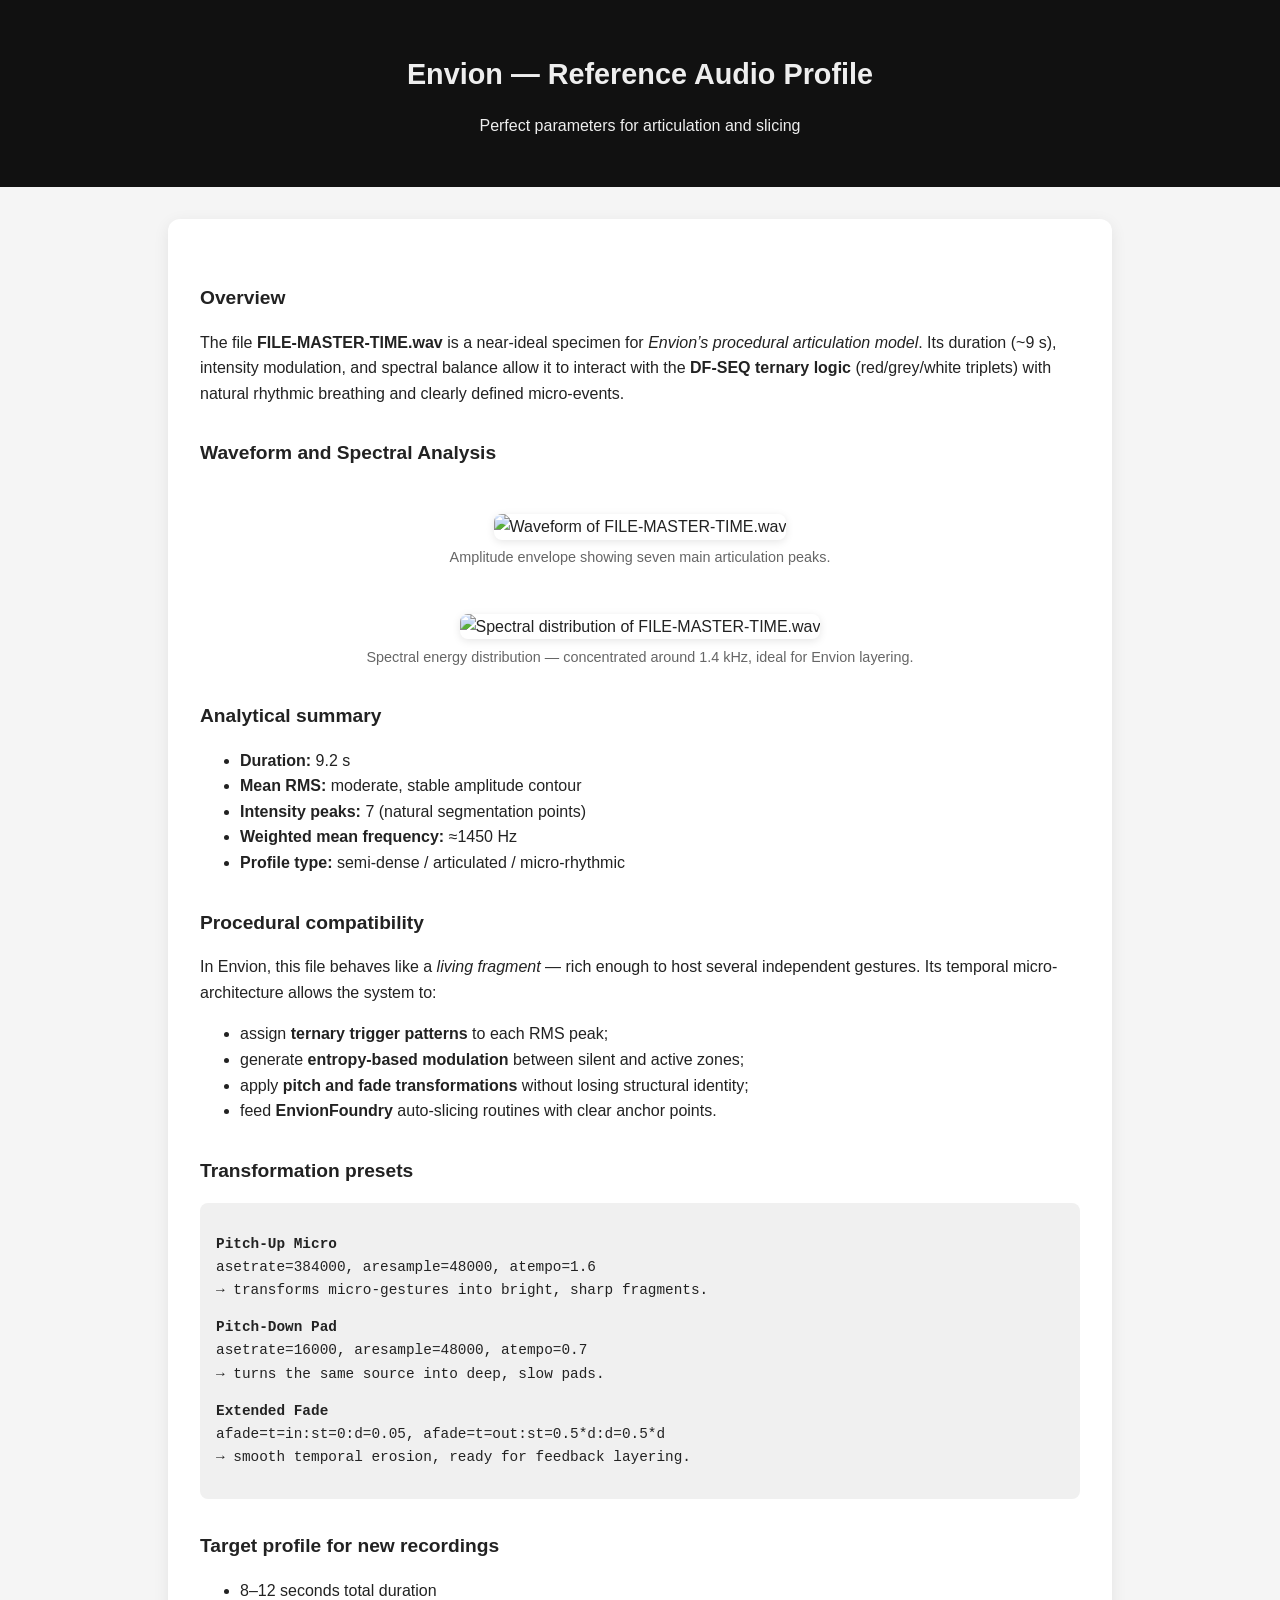
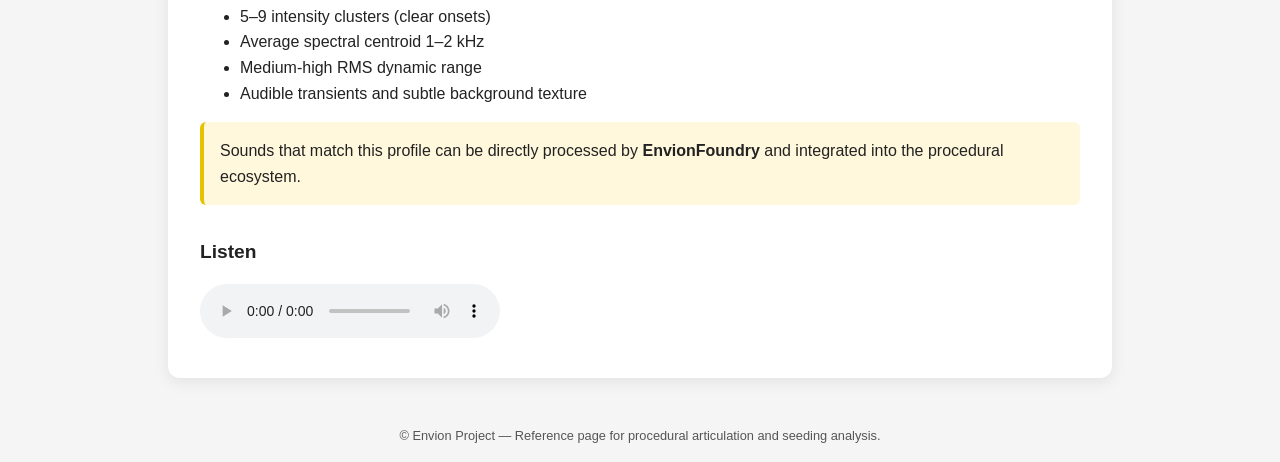
==== Reference _Audio_Profile.html @ 5046e687 "Envion autosync: 2025-11-02 17:12:28 CET (imacemi.local)" ====
<!DOCTYPE html>
<html lang="en">
<head>
<meta charset="UTF-8">
<meta name="viewport" content="width=device-width, initial-scale=1.0">
<title>Envion — Reference Audio Profile</title>
<style>
  body {
    font-family: "Inter", Arial, sans-serif;
    background: #f5f5f5;
    color: #222;
    line-height: 1.6;
    margin: 0;
  }
  header {
    background: #111;
    color: #eee;
    padding: 2rem;
    text-align: center;
  }
  main {
    max-width: 880px;
    margin: 2rem auto;
    background: #fff;
    padding: 2rem;
    border-radius: 12px;
    box-shadow: 0 4px 16px rgba(0,0,0,0.08);
  }
  h1, h2 {
    font-weight: 600;
  }
  h1 { font-size: 1.8rem; margin-bottom: 0.5rem; }
  h2 { margin-top: 2rem; font-size: 1.2rem; }
  img {
    width: 100%;
    border-radius: 8px;
    margin-top: 0.8rem;
    box-shadow: 0 2px 8px rgba(0,0,0,0.1);
  }
  figure {
    margin: 2rem 0;
    text-align: center;
  }
  figcaption {
    font-size: 0.9rem;
    color: #666;
    margin-top: 0.4rem;
  }
  .param {
    background: #f0f0f0;
    padding: 1rem;
    border-radius: 8px;
    margin-top: 1rem;
    font-family: monospace;
    font-size: 0.9rem;
  }
  .note {
    background: #fff8dc;
    border-left: 4px solid #e6c200;
    padding: 1rem;
    border-radius: 6px;
    margin-top: 1rem;
  }
  footer {
    text-align: center;
    padding: 1rem;
    font-size: 0.8rem;
    color: #555;
  }
</style>
</head>
<body>
<header>
  <h1>Envion — Reference Audio Profile</h1>
  <p>Perfect parameters for articulation and slicing</p>
</header>

<main>
  <section>
    <h2>Overview</h2>
    <p>
      The file <strong>FILE-MASTER-TIME.wav</strong> is a near-ideal specimen for
      <em>Envion’s procedural articulation model</em>. Its duration (~9 s),
      intensity modulation, and spectral balance allow it to interact with the
      <strong>DF-SEQ ternary logic</strong> (red/grey/white triplets)
      with natural rhythmic breathing and clearly defined micro-events.
    </p>
  </section>

  <section>
    <h2>Waveform and Spectral Analysis</h2>

    <figure>
      <img src="waveform.png" alt="Waveform of FILE-MASTER-TIME.wav">
      <figcaption>Amplitude envelope showing seven main articulation peaks.</figcaption>
    </figure>

    <figure>
      <img src="spectrum.png" alt="Spectral distribution of FILE-MASTER-TIME.wav">
      <figcaption>Spectral energy distribution — concentrated around 1.4 kHz, ideal for Envion layering.</figcaption>
    </figure>
  </section>

  <section>
    <h2>Analytical summary</h2>
    <ul>
      <li><strong>Duration:</strong> 9.2 s</li>
      <li><strong>Mean RMS:</strong> moderate, stable amplitude contour</li>
      <li><strong>Intensity peaks:</strong> 7 (natural segmentation points)</li>
      <li><strong>Weighted mean frequency:</strong> ≈1450 Hz</li>
      <li><strong>Profile type:</strong> semi-dense / articulated / micro-rhythmic</li>
    </ul>
  </section>

  <section>
    <h2>Procedural compatibility</h2>
    <p>
      In Envion, this file behaves like a <em>living fragment</em> — rich enough to host
      several independent gestures. Its temporal micro-architecture allows the system to:
    </p>
    <ul>
      <li>assign <strong>ternary trigger patterns</strong> to each RMS peak;</li>
      <li>generate <strong>entropy-based modulation</strong> between silent and active zones;</li>
      <li>apply <strong>pitch and fade transformations</strong> without losing structural identity;</li>
      <li>feed <strong>EnvionFoundry</strong> auto-slicing routines with clear anchor points.</li>
    </ul>
  </section>

  <section>
    <h2>Transformation presets</h2>
    <div class="param">
      <p><strong>Pitch-Up Micro</strong><br>
      <code>asetrate=384000, aresample=48000, atempo=1.6</code><br>
      → transforms micro-gestures into bright, sharp fragments.</p>

      <p><strong>Pitch-Down Pad</strong><br>
      <code>asetrate=16000, aresample=48000, atempo=0.7</code><br>
      → turns the same source into deep, slow pads.</p>

      <p><strong>Extended Fade</strong><br>
      <code>afade=t=in:st=0:d=0.05, afade=t=out:st=0.5*d:d=0.5*d</code><br>
      → smooth temporal erosion, ready for feedback layering.</p>
    </div>
  </section>

  <section>
    <h2>Target profile for new recordings</h2>
    <ul>
      <li>8–12 seconds total duration</li>
      <li>5–9 intensity clusters (clear onsets)</li>
      <li>Average spectral centroid 1–2 kHz</li>
      <li>Medium-high RMS dynamic range</li>
      <li>Audible transients and subtle background texture</li>
    </ul>
    <div class="note">
      Sounds that match this profile can be directly processed by
      <strong>EnvionFoundry</strong> and integrated into the procedural ecosystem.
    </div>
  </section>

  <section>
    <h2>Listen</h2>
    <audio controls>
      <source src="FILE-MASTER-TIME.wav" type="audio/wav">
      Your browser does not support audio playback.
    </audio>
  </section>
</main>

<footer>
  © Envion Project — Reference page for procedural articulation and seeding analysis.
</footer>
</body>
</html>
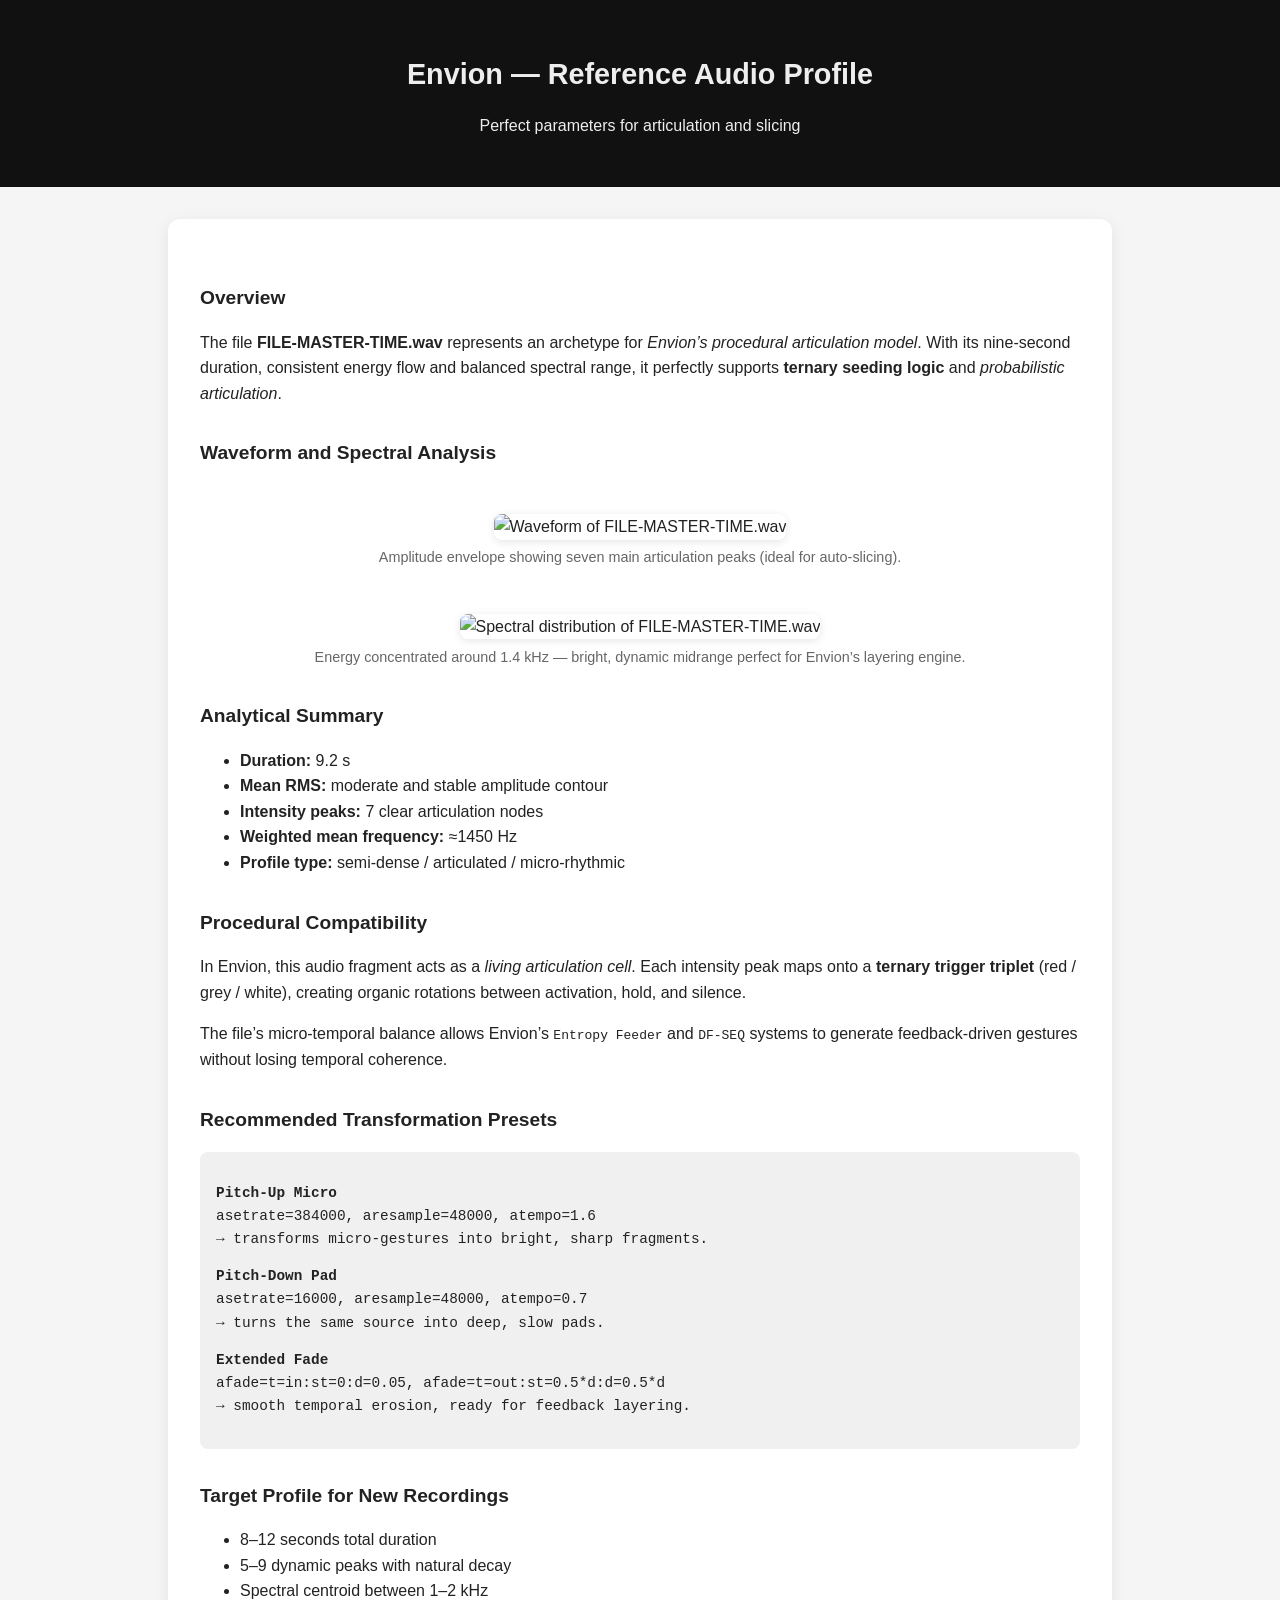
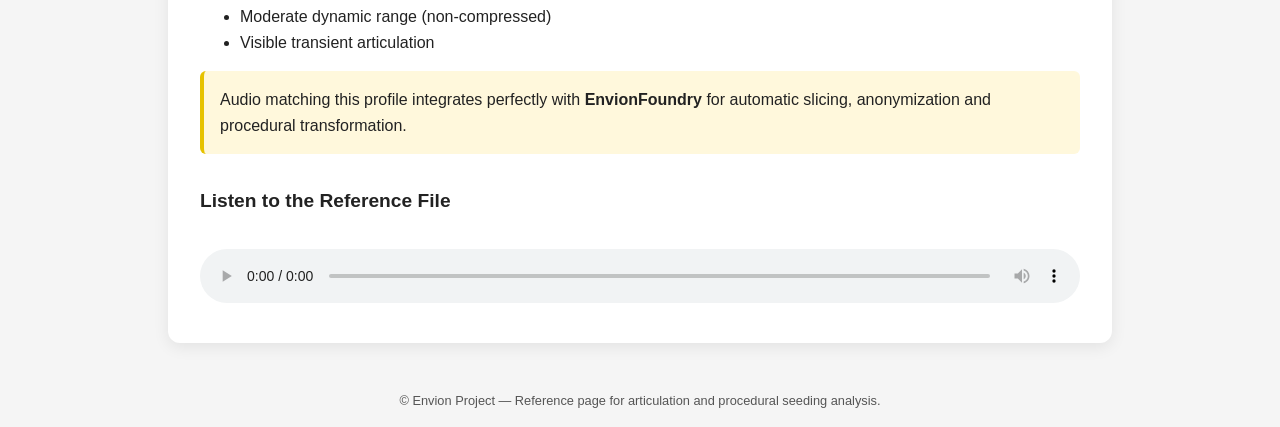
==== commit 857905fd: "Envion autosync: 2025-11-02 17:17:52 CET (imacemi.local)" ====
--- a/Reference _Audio_Profile.html
+++ b/Reference _Audio_Profile.html
@@ -61,6 +61,11 @@
     border-radius: 6px;
     margin-top: 1rem;
   }
+  audio {
+    width: 100%;
+    margin-top: 1rem;
+    outline: none;
+  }
   footer {
     text-align: center;
     padding: 1rem;
@@ -79,11 +84,10 @@
   <section>
     <h2>Overview</h2>
     <p>
-      The file <strong>FILE-MASTER-TIME.wav</strong> is a near-ideal specimen for
-      <em>Envion’s procedural articulation model</em>. Its duration (~9 s),
-      intensity modulation, and spectral balance allow it to interact with the
-      <strong>DF-SEQ ternary logic</strong> (red/grey/white triplets)
-      with natural rhythmic breathing and clearly defined micro-events.
+      The file <strong>FILE-MASTER-TIME.wav</strong> represents an archetype for
+      <em>Envion’s procedural articulation model</em>. With its nine-second duration,
+      consistent energy flow and balanced spectral range, it perfectly supports
+      <strong>ternary seeding logic</strong> and <em>probabilistic articulation</em>.
     </p>
   </section>
 
@@ -91,43 +95,45 @@
     <h2>Waveform and Spectral Analysis</h2>
 
     <figure>
-      <img src="waveform.png" alt="Waveform of FILE-MASTER-TIME.wav">
-      <figcaption>Amplitude envelope showing seven main articulation peaks.</figcaption>
+      <img src="https://raw.githubusercontent.com/aveniridm/envion/refs/heads/main/media/envion_waveform_ref.png" 
+           alt="Waveform of FILE-MASTER-TIME.wav">
+      <figcaption>Amplitude envelope showing seven main articulation peaks (ideal for auto-slicing).</figcaption>
     </figure>
 
     <figure>
-      <img src="spectrum.png" alt="Spectral distribution of FILE-MASTER-TIME.wav">
-      <figcaption>Spectral energy distribution — concentrated around 1.4 kHz, ideal for Envion layering.</figcaption>
+      <img src="https://raw.githubusercontent.com/aveniridm/envion/refs/heads/main/media/envion_spectrum_ref.png" 
+           alt="Spectral distribution of FILE-MASTER-TIME.wav">
+      <figcaption>Energy concentrated around 1.4 kHz — bright, dynamic midrange perfect for Envion’s layering engine.</figcaption>
     </figure>
   </section>
 
   <section>
-    <h2>Analytical summary</h2>
+    <h2>Analytical Summary</h2>
     <ul>
       <li><strong>Duration:</strong> 9.2 s</li>
-      <li><strong>Mean RMS:</strong> moderate, stable amplitude contour</li>
-      <li><strong>Intensity peaks:</strong> 7 (natural segmentation points)</li>
+      <li><strong>Mean RMS:</strong> moderate and stable amplitude contour</li>
+      <li><strong>Intensity peaks:</strong> 7 clear articulation nodes</li>
       <li><strong>Weighted mean frequency:</strong> ≈1450 Hz</li>
       <li><strong>Profile type:</strong> semi-dense / articulated / micro-rhythmic</li>
     </ul>
   </section>
 
   <section>
-    <h2>Procedural compatibility</h2>
+    <h2>Procedural Compatibility</h2>
     <p>
-      In Envion, this file behaves like a <em>living fragment</em> — rich enough to host
-      several independent gestures. Its temporal micro-architecture allows the system to:
+      In Envion, this audio fragment acts as a <em>living articulation cell</em>.
+      Each intensity peak maps onto a <strong>ternary trigger triplet</strong> (red / grey / white),
+      creating organic rotations between activation, hold, and silence.
     </p>
-    <ul>
-      <li>assign <strong>ternary trigger patterns</strong> to each RMS peak;</li>
-      <li>generate <strong>entropy-based modulation</strong> between silent and active zones;</li>
-      <li>apply <strong>pitch and fade transformations</strong> without losing structural identity;</li>
-      <li>feed <strong>EnvionFoundry</strong> auto-slicing routines with clear anchor points.</li>
-    </ul>
+    <p>
+      The file’s micro-temporal balance allows Envion’s <code>Entropy Feeder</code>
+      and <code>DF-SEQ</code> systems to generate feedback-driven gestures
+      without losing temporal coherence.
+    </p>
   </section>
 
   <section>
-    <h2>Transformation presets</h2>
+    <h2>Recommended Transformation Presets</h2>
     <div class="param">
       <p><strong>Pitch-Up Micro</strong><br>
       <code>asetrate=384000, aresample=48000, atempo=1.6</code><br>
@@ -144,31 +150,32 @@
   </section>
 
   <section>
-    <h2>Target profile for new recordings</h2>
+    <h2>Target Profile for New Recordings</h2>
     <ul>
       <li>8–12 seconds total duration</li>
-      <li>5–9 intensity clusters (clear onsets)</li>
-      <li>Average spectral centroid 1–2 kHz</li>
-      <li>Medium-high RMS dynamic range</li>
-      <li>Audible transients and subtle background texture</li>
+      <li>5–9 dynamic peaks with natural decay</li>
+      <li>Spectral centroid between 1–2 kHz</li>
+      <li>Moderate dynamic range (non-compressed)</li>
+      <li>Visible transient articulation</li>
     </ul>
     <div class="note">
-      Sounds that match this profile can be directly processed by
-      <strong>EnvionFoundry</strong> and integrated into the procedural ecosystem.
+      Audio matching this profile integrates perfectly with
+      <strong>EnvionFoundry</strong> for automatic slicing,
+      anonymization and procedural transformation.
     </div>
   </section>
 
   <section>
-    <h2>Listen</h2>
+    <h2>Listen to the Reference File</h2>
     <audio controls>
-      <source src="FILE-MASTER-TIME.wav" type="audio/wav">
-      Your browser does not support audio playback.
+      <source src="https://raw.githubusercontent.com/aveniridm/envion/97b6f79e46e6483894d412d4dcad1c22086f58a3/audio/file_master_profile.wav" type="audio/wav">
+      Your browser does not support the audio element.
     </audio>
   </section>
 </main>
 
 <footer>
-  © Envion Project — Reference page for procedural articulation and seeding analysis.
+  © Envion Project — Reference page for articulation and procedural seeding analysis.
 </footer>
 </body>
 </html>
